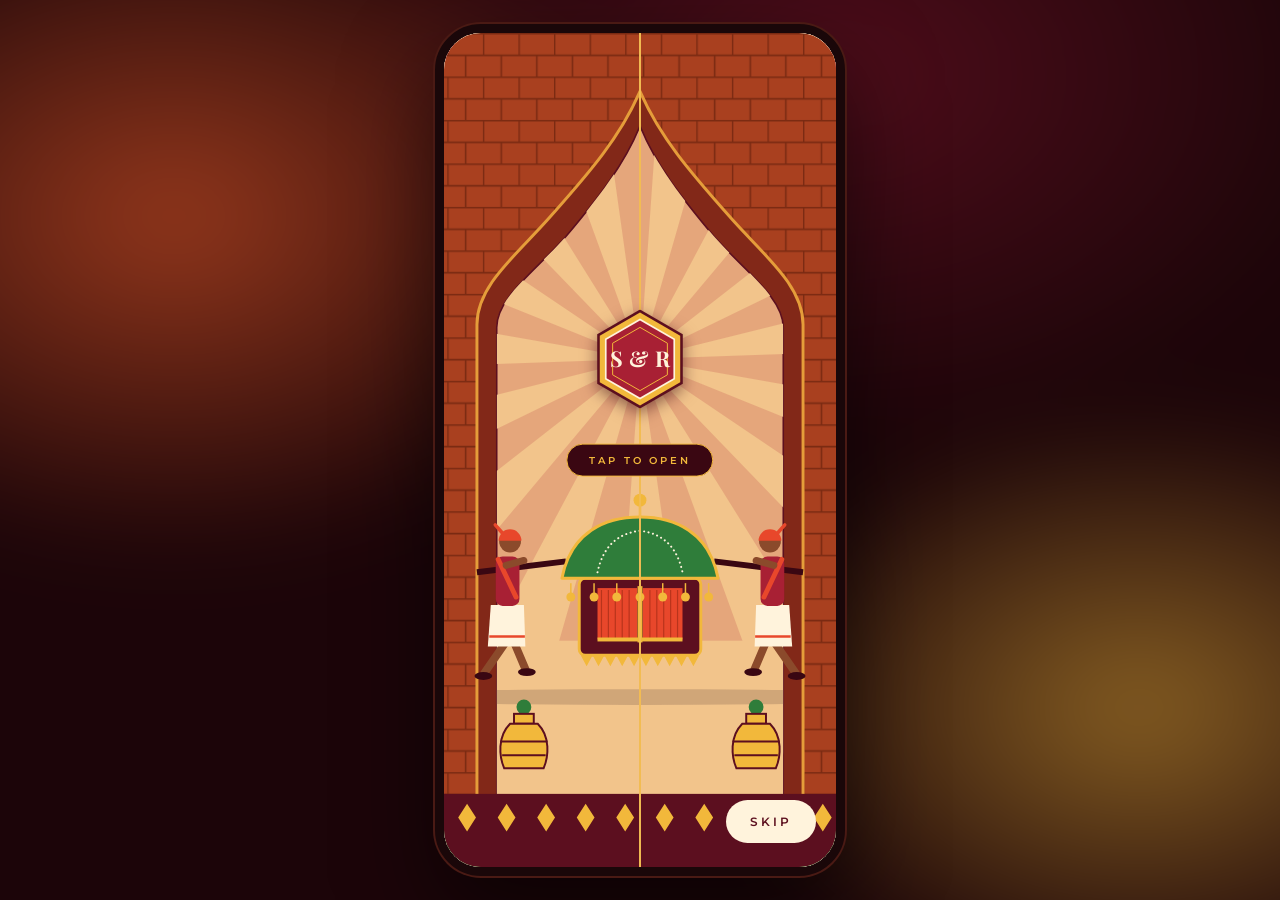
==== v2/index.html @ 1d7e9a55 "Add v2: Bangalee terracotta temple cover with book-style opening" ====
<!doctype html>
<html lang="en">
<head>
<meta charset="utf-8">
<meta name="viewport" content="width=device-width, initial-scale=1, viewport-fit=cover">
<meta name="robots" content="noindex">
<title>Shahriar &amp; Riya — Wedding Invitation</title>
<meta name="description" content="Friday, 25 December 2026 · 6:30 PM · Meraz Convention Hall, Mirpur-12, Dhaka">
<meta name="theme-color" content="#5C0F1F">
<meta property="og:type" content="website">
<meta property="og:title" content="Shahriar &amp; Riya — Wedding Invitation">
<meta property="og:description" content="Friday, 25 December 2026 · 6:30 PM · Meraz Convention Hall, Mirpur-12, Dhaka">
<meta property="og:url" content="https://shahriar-riya-wedding.vercel.app/v2/">
<meta property="og:image" content="https://shahriar-riya-wedding.vercel.app/og-image.jpg">
<meta name="twitter:card" content="summary_large_image">
<link rel="icon" href="/assets/favicon.svg" type="image/svg+xml">
<link rel="preconnect" href="https://fonts.googleapis.com">
<link rel="preconnect" href="https://fonts.gstatic.com" crossorigin>
<link rel="stylesheet" href="https://fonts.googleapis.com/css2?family=Cormorant+Garamond:ital,wght@0,400;0,500;0,600;0,700;1,400;1,500;1,600&family=Great+Vibes&family=Montserrat:wght@400;500;600&display=swap">
<link rel="stylesheet" href="https://fonts.googleapis.com/css2?family=Amiri:wght@400;700&display=swap&text=%D8%A8%D9%90%D8%B3%D9%92%D9%85%D9%90%20%D8%A7%D9%84%D9%84%D9%8E%D9%91%D9%87%D9%90%20%D8%A7%D9%84%D8%B1%D9%8E%D9%91%D8%AD%D9%92%D9%85%D9%8E%D9%B0%D9%86%D9%90%20%D8%A7%D9%84%D8%B1%D9%8E%D9%91%D8%AD%D9%90%D9%8A%D9%85%D9%90">
<link rel="stylesheet" href="https://fonts.googleapis.com/css2?family=Playfair+Display:wght@700&display=swap&text=S%20%26%20R">
<link rel="stylesheet" href="/css/styles.css">
<link rel="stylesheet" href="/v2/css/v2.css">
</head>
<body>

<svg width="0" height="0" style="position:absolute" aria-hidden="true">
  <symbol id="i-pin" viewBox="0 0 24 24"><path d="M12 21s-7-6.2-7-11.2A7 7 0 0 1 19 9.8C19 14.8 12 21 12 21Z" fill="none" stroke="currentColor" stroke-width="1.5" stroke-linejoin="round"/><circle cx="12" cy="9.8" r="2.4" fill="none" stroke="currentColor" stroke-width="1.5"/></symbol>
  <symbol id="i-cal" viewBox="0 0 24 24"><rect x="4" y="5.5" width="16" height="14.5" rx="2" fill="none" stroke="currentColor" stroke-width="1.5"/><path d="M4 10h16M8.5 3.5v4M15.5 3.5v4" fill="none" stroke="currentColor" stroke-width="1.5" stroke-linecap="round"/></symbol>
  <symbol id="i-phone" viewBox="0 0 24 24"><path d="M6.6 4h3l1.4 4-2 1.3a11 11 0 0 0 5.7 5.7l1.3-2 4 1.4v3a2 2 0 0 1-2.2 2A16 16 0 0 1 4.6 6.2 2 2 0 0 1 6.6 4Z" fill="none" stroke="currentColor" stroke-width="1.5" stroke-linejoin="round"/></symbol>
  <symbol id="i-wa" viewBox="0 0 24 24"><path d="M12 3.5a8.5 8.5 0 0 0-7.3 12.8L3.5 20.5l4.3-1.1A8.5 8.5 0 1 0 12 3.5Z" fill="none" stroke="currentColor" stroke-width="1.5" stroke-linejoin="round"/><path d="M9 8.5c.2 3 2.6 5.8 6 6.5l1.2-1.3-2-1-1 .8a4.6 4.6 0 0 1-2-2l.8-1-1-2L9 8.5Z" fill="currentColor"/></symbol>
  <symbol id="i-close" viewBox="0 0 24 24"><path d="M6 6l12 12M18 6 6 18" fill="none" stroke="currentColor" stroke-width="1.6" stroke-linecap="round"/></symbol>
  <symbol id="i-card" viewBox="0 0 24 24"><rect x="3.5" y="6" width="17" height="12" rx="1.5" fill="none" stroke="currentColor" stroke-width="1.5"/><path d="M7 10h6M7 13.5h10" fill="none" stroke="currentColor" stroke-width="1.5" stroke-linecap="round"/></symbol>
  <symbol id="i-down" viewBox="0 0 24 24"><path d="M12 4v11m0 0-4-4m4 4 4-4M5 20h14" fill="none" stroke="currentColor" stroke-width="1.6" stroke-linecap="round" stroke-linejoin="round"/></symbol>
  <symbol id="i-google" viewBox="0 0 24 24"><rect x="4" y="4" width="16" height="16" rx="2.5" fill="none" stroke="currentColor" stroke-width="1.5"/><path d="M9 9.2c1.4-1.2 4-1 4.7.8M14.5 14.8c-1.4 1.2-4 1-4.7-.8M12.8 12H16" fill="none" stroke="currentColor" stroke-width="1.5" stroke-linecap="round"/></symbol>
</svg>

<div class="stage">
  <div class="stage-bg" aria-hidden="true"></div>

  <main class="device" id="device">

    <div class="scroller" id="scroller">

      <section class="hero2" id="hero">
        <div class="hero2-art" data-hero-art aria-hidden="true"></div>

        <div class="h2-item" style="top:13.261%"><p class="bismillah2" lang="ar" dir="rtl" data-reveal style="--i:0">بِسْمِ اللَّهِ الرَّحْمَٰنِ الرَّحِيمِ</p></div>
        <div class="h2-item" style="top:20.652%"><p class="invoc2" data-reveal style="--i:1">&ldquo;In the name of Almighty Allah,<br>the most Beneficent &amp; the most Merciful&rdquo;</p></div>
        <div class="h2-item" style="top:27.826%"><p class="request2" data-reveal style="--i:2">We cordially request the pleasure of<br>your gracious presence &amp; blessings<br>at the Wedding Ceremony of</p></div>

        <h1 class="h2-names" id="heroTitle" tabindex="-1" aria-label="Shahriar and Riya" style="top:32.609%">
          <span class="name2" data-reveal style="--i:3">Shahriar</span>
          <span class="amp2" data-reveal style="--i:4">&amp;</span>
          <span class="name2" data-reveal style="--i:5">Riya</span>
        </h1>

        <div class="h2-item" style="top:58.152%"><p class="date2" data-reveal style="--i:6">Friday, December 25, 2026</p></div>
        <div class="h2-item" style="top:61.957%"><p class="time2" data-reveal style="--i:7">6:30 PM &middot; Dhaka</p></div>
      </section>

      <section class="count sec" id="countdown" aria-label="Countdown to the wedding">
        <p class="eyebrow" data-reveal>Counting the Days</p>
        <div class="units" data-reveal style="--i:1">
          <div class="unit"><span class="num" data-u="days">0</span><span class="lbl">Days</span></div>
          <div class="unit"><span class="num" data-u="hours">0</span><span class="lbl">Hours</span></div>
          <div class="unit"><span class="num" data-u="minutes">0</span><span class="lbl">Minutes</span></div>
          <div class="unit"><span class="num" data-u="seconds">0</span><span class="lbl">Seconds</span></div>
        </div>
        <p class="count-done" hidden>The day has come</p>
      </section>

      <div class="divider"><i></i></div>

      <section class="sec families" id="families">
        <div class="crest" data-crest data-reveal></div>
        <div class="family" data-reveal style="--i:1">
          <h2 class="fname">M Shahriar Bin Malek</h2>
          <p class="fline"><span>Only Son of Mohammad Abdul Malek</span> <span>&amp; Kohinur Begum</span></p>
        </div>
        <p class="with" data-reveal style="--i:2">With</p>
        <div class="family" data-reveal style="--i:3">
          <h2 class="fname">Sadia Afrin Riya</h2>
          <p class="fline"><span>Only Daughter of G M Belal Hossain</span> <span>&amp; Rokeya Sultana</span></p>
        </div>
      </section>

      <div class="divider divider--lg"><i></i></div>

      <section class="sec where" id="where">
        <p class="eyebrow" data-reveal>When &amp; Where</p>

        <div class="dateblock" data-reveal style="--i:1">
          <span class="db-month">December</span>
          <div class="db-row">
            <span class="db-day">Friday</span>
            <span class="db-rule"></span>
            <span class="db-num">25</span>
            <span class="db-rule"></span>
            <span class="db-time">6:30 PM</span>
          </div>
          <span class="db-year">2026</span>
        </div>

        <p class="venue-label" data-reveal style="--i:2">Venue</p>
        <h2 class="venue" data-reveal style="--i:3">Meraz Convention Hall</h2>
        <p class="address" data-reveal style="--i:4">Safura Trade City (Lift-10), Sujat Nogor, 142<br>Sena Nibas Road, Mirpur-12, Dhaka-1216</p>

        <div class="btn-row" data-reveal style="--i:5">
          <a class="btn btn--solid" target="_blank" rel="noopener noreferrer"
             href="https://www.google.com/maps/search/?api=1&query=Meraz+Convention+Hall+Sena+Nibas+Road+Mirpur-12+Dhaka-1216">
            <svg><use href="#i-pin"/></svg>View on Google Maps</a>
          <button class="btn" type="button" data-open="calDialog"><svg><use href="#i-cal"/></svg>Add to Calendar</button>
        </div>
      </section>

      <div class="divider"><i></i></div>

      <section class="sec gift" id="gift">
        <p class="eyebrow" data-reveal>A Thoughtful Gesture</p>
        <h2 class="gift-title" data-reveal style="--i:1">Gifts &amp; Dua</h2>
        <p class="gift-text" data-reveal style="--i:2">&ldquo;Your presence and sincere prayers (Dua) are the most precious gifts we could ask for as we begin our new journey together.&rdquo;</p>
      </section>

      <div class="divider"><i></i></div>

      <section class="sec contact-sec" id="contact">
        <p class="eyebrow" data-reveal>Contact</p>

        <div class="contacts" data-reveal style="--i:1">
          <div class="contact">
            <span class="c-role">Bride&rsquo;s Father</span>
            <span class="c-num">01713663450</span>
            <span class="c-btns">
              <a class="chip" href="tel:+8801713663450" aria-label="Call the bride&rsquo;s father, 01713663450"><svg><use href="#i-phone"/></svg>Call</a>
              <a class="chip" href="https://wa.me/8801713663450" target="_blank" rel="noopener noreferrer" aria-label="WhatsApp the bride&rsquo;s father, 01713663450"><svg><use href="#i-wa"/></svg>WhatsApp</a>
            </span>
          </div>
          <div class="contact">
            <span class="c-role">Groom&rsquo;s Mother</span>
            <span class="c-num">01760925985</span>
            <span class="c-btns">
              <a class="chip" href="tel:+8801760925985" aria-label="Call the groom&rsquo;s mother, 01760925985"><svg><use href="#i-phone"/></svg>Call</a>
              <a class="chip" href="https://wa.me/8801760925985" target="_blank" rel="noopener noreferrer" aria-label="WhatsApp the groom&rsquo;s mother, 01760925985"><svg><use href="#i-wa"/></svg>WhatsApp</a>
            </span>
          </div>
        </div>
      </section>

      <div class="divider"><i></i></div>

      <section class="sec viewer" id="viewer">
        <p class="eyebrow" data-reveal>Traditional Invitation</p>
        <button class="thumb" type="button" data-open-card aria-label="Open the formal wedding card" data-reveal style="--i:1">
          <img src="/assets/wedding-card.jpg" alt="The printed wedding invitation card" loading="lazy" width="1379" height="999">
        </button>
        <button class="btn" type="button" data-open-card data-reveal style="--i:2"><svg><use href="#i-card"/></svg>View Formal Wedding Card</button>
      </section>

      <footer class="foot">
        <span class="foot-rule"></span>
        <p class="foot-credit">Crafted by <a href="https://www.timario.dev" target="_blank" rel="noopener noreferrer">Timario</a></p>
      </footer>
    </div>

    <div class="dock dock--l" data-dock="L" aria-hidden="true"></div>
    <div class="dock dock--r" data-dock="R" aria-hidden="true"></div>

    <button class="music" id="music" type="button" hidden aria-label="Mute music" aria-pressed="false">
      <span class="bars" aria-hidden="true"><i></i><i></i><i></i><i></i></span>
      <svg class="mute-ico" viewBox="0 0 24 24" aria-hidden="true"><path d="M4 9.5h3.5L12 6v12l-4.5-3.5H4Z" fill="currentColor"/><path d="m16 9 5 6m0-6-5 6" stroke="currentColor" stroke-width="1.6" stroke-linecap="round" fill="none"/></svg>
    </button>
    <audio id="bgm" src="/assets/audio/bgm.mp3" loop preload="auto" playsinline></audio>

    <!-- ============ GATE ============ -->
    <div class="gate2" id="gate">
      <div class="seam-glow"></div>
      <div class="door2 door2--l"><div class="face2 front" data-cover="L"><div class="shade2"></div></div><div class="face2 back"></div></div>
      <div class="door2 door2--r"><div class="face2 front" data-cover="R"><div class="shade2"></div></div><div class="face2 back"></div></div>
      <button class="seal2" type="button" aria-label="Open the invitation" data-seal></button>
      <p class="tap2">Tap to Open</p>
      <button class="skip2" type="button">Skip</button>
    </div>
  </main>
</div>

<!-- ============ DIALOGS ============ -->
<dialog class="sheet" id="calDialog" aria-labelledby="calTitle">
  <button class="x" type="button" data-close aria-label="Close"><svg><use href="#i-close"/></svg></button>
  <p class="eyebrow">Save the Date</p>
  <h2 id="calTitle">Add to Calendar</h2>
  <p class="sheet-sub">Friday, 25 December 2026 &middot; 6:30 PM</p>
  <a class="btn btn--solid btn--wide" href="/wedding.ics"><svg><use href="#i-down"/></svg>Apple / Outlook (.ics)</a>
  <a class="btn btn--wide" id="gcalLink" target="_blank" rel="noopener noreferrer" href="https://calendar.google.com/calendar/render?action=TEMPLATE"><svg><use href="#i-google"/></svg>Google Calendar</a>
</dialog>

<dialog class="lightbox" id="cardDialog" aria-label="Formal wedding card">
  <div class="lb-stage" id="lbStage">
    <img id="lbImg" src="/assets/wedding-card.jpg" alt="The printed wedding invitation card" draggable="false">
  </div>
  <button class="x x--lb" type="button" data-close aria-label="Close"><svg><use href="#i-close"/></svg></button>
  <p class="lb-hint">Pinch or double-tap to zoom &middot; rotate your phone for a larger view</p>
  <a class="lb-dl" href="/assets/wedding-card.jpg" download="Shahriar-Riya-Wedding-Card.jpg"><svg><use href="#i-down"/></svg>Download</a>
</dialog>

<script type="module" src="/v2/js/main2.js"></script>
</body>
</html>
---- css/styles.css ----
:root {
  --ivory: #FBF7EE; --ivory-hi: #FFFDF9; --ivory-lo: #F5EFEB;
  --crimson: #A82034; --burgundy: #7A1223;
  --gold: #C5A059; --gold-hi: #D4AF37;
  --ink: #2C2523; --muted: #6B5F5B;
  --serif: 'Cormorant Garamond', Georgia, serif;
  --script: 'Great Vibes', cursive;
  --sans: 'Montserrat', system-ui, sans-serif;
  --arabic: 'Amiri', 'Geeza Pro', 'Noto Naskh Arabic', serif;
  --ease: cubic-bezier(.2, .7, .2, 1);
}
* { box-sizing: border-box; margin: 0; padding: 0; }
html, body { height: 100%; }
body { font-variant-numeric: lining-nums; background: #2a0d12; color: var(--ink); font-family: var(--sans); -webkit-font-smoothing: antialiased; -webkit-tap-highlight-color: transparent; }
button { font: inherit; color: inherit; background: none; border: 0; cursor: pointer; }
a { color: inherit; }
svg { display: block; }

/* ---------- stage / device ---------- */
.stage { position: fixed; inset: 0; display: grid; place-items: center; overflow: hidden; }
.stage-bg { position: absolute; inset: -15%; background:
  radial-gradient(40% 40% at 25% 30%, rgba(168,32,52,.75), transparent 70%),
  radial-gradient(35% 35% at 78% 70%, rgba(197,160,89,.45), transparent 70%),
  radial-gradient(45% 45% at 60% 20%, rgba(122,18,35,.7), transparent 70%), #1d0a0e;
  filter: blur(40px); animation: drift 24s ease-in-out infinite alternate; }
@keyframes drift { to { transform: translate3d(3%, -2%, 0) scale(1.08); } }

.device { position: relative; width: 100%; height: 100dvh; overflow: hidden; background: var(--ivory); isolation: isolate; transform: translateZ(0); }
@media (min-width: 600px) {
  .device { width: 410px; height: min(880px, calc(100dvh - 48px)); border-radius: 46px;
    border: 9px solid #17100f; box-shadow: 0 0 0 2px #3a2a2c, 0 40px 90px rgba(0,0,0,.55); }
}

.scroller { position: absolute; inset: 0; overflow-y: auto; overflow-x: hidden; overscroll-behavior: contain; scroll-behavior: smooth; -webkit-overflow-scrolling: touch; }
.scroller::-webkit-scrollbar { display: none; }

/* ---------- gate ---------- */
.gate { position: absolute; inset: 0; z-index: 20; perspective: 1400px; cursor: pointer; }
.door { position: absolute; top: 0; bottom: 0; width: 50%; transform-style: preserve-3d; }
.door--l { left: 0; transform-origin: left center; }
.door--r { right: 0; transform-origin: right center; }
.face { position: absolute; inset: 0; backface-visibility: hidden; -webkit-backface-visibility: hidden; overflow: hidden; }
.face.front { background:
  url("data:image/svg+xml,%3Csvg xmlns='http://www.w3.org/2000/svg' width='160' height='160'%3E%3Cfilter id='n'%3E%3CfeTurbulence type='fractalNoise' baseFrequency='.8' numOctaves='2'/%3E%3CfeColorMatrix values='0 0 0 0 .6 0 0 0 0 .5 0 0 0 0 .4 0 0 0 .09 0'/%3E%3C/filter%3E%3Crect width='160' height='160' filter='url(%23n)'/%3E%3C/svg%3E"),
  linear-gradient(180deg, var(--ivory-hi), var(--ivory)); }
.face.back { transform: rotateY(180deg); background: linear-gradient(180deg, var(--ivory), var(--ivory-lo)); }
.face.front svg { position: absolute; inset: 0; width: 100%; height: 100%; filter: drop-shadow(0 1px 0 rgba(255,255,255,.9)) drop-shadow(0 -1px 0 rgba(120,80,60,.18)); }
.door--r .face.front svg { transform: scaleX(-1); }
.shade { position: absolute; inset: 0; opacity: 0; z-index: 2; }
.door--l .shade { background: linear-gradient(to right, rgba(40,20,20,.7), rgba(40,20,20,0) 80%); }
.door--r .shade { background: linear-gradient(to left, rgba(40,20,20,.7), rgba(40,20,20,0) 80%); }
.door--l .face.front::after, .door--r .face.front::after { content: ""; position: absolute; top: 0; bottom: 0; width: 1px; background: rgba(168,125,60,.5); z-index: 3; }
.door--l .face.front::after { right: 0; } .door--r .face.front::after { left: 0; }

.ribbon { position: absolute; left: 0; top: 50%; width: 100%; transform: translateY(-27.3%); pointer-events: none; overflow: visible; filter: drop-shadow(0 6px 8px rgba(80,10,20,.3)); }
.rb { transform-box: fill-box; transform-origin: center; }
.rb-loop-l { transform-origin: right center; } .rb-loop-r { transform-origin: left center; }
.rb-tail-l, .rb-tail-r { transform-origin: 50% 0; }
.gate:not(.opening) .rb-knot { animation: breathe 3s ease-in-out infinite; }

.seal { position: absolute; left: 50%; top: 50%; width: 84px; height: 84px; transform: translate(-50%, -50%); filter: drop-shadow(0 4px 10px rgba(80,10,20,.45)); }
.seal:focus-visible, .skip:focus-visible { outline: 2px solid var(--gold-hi); outline-offset: 4px; border-radius: 12px; }
.gate:not(.opening) .seal { animation: sealPulse 3s ease-in-out infinite; }
@keyframes sealPulse { 0%,100% { transform: translate(-50%,-50%) scale(1); } 50% { transform: translate(-50%,-50%) scale(1.045); filter: drop-shadow(0 4px 16px rgba(212,175,55,.65)); } }
@keyframes breathe { 0%,100% { transform: scale(1); } 50% { transform: scale(1.03); } }
.hint { position: absolute; left: 50%; top: calc(50% + 172px); transform: translateX(-50%); width: max-content; padding: 7px 16px; border-radius: 999px; background: rgba(255,253,249,.92); border: 1px solid rgba(197,160,89,.5); font-size: 10.5px; letter-spacing: .32em; text-transform: uppercase; color: var(--burgundy); }
.gate:not(.opening) .hint { animation: hintPulse 2.6s ease-in-out infinite; }
@keyframes hintPulse { 0%,100% { opacity: .55; } 50% { opacity: 1; } }
.skip { position: absolute; right: 16px; bottom: calc(18px + env(safe-area-inset-bottom)); padding: 7px 14px; font-size: 11px; letter-spacing: .12em; color: var(--burgundy); background: rgba(255,253,249,.85); border: 1px solid rgba(197,160,89,.6); border-radius: 999px; backdrop-filter: blur(4px); }

/* ---------- hero ---------- */
.hero { position: relative; padding: 54px 58px 44px; display: flex; flex-direction: column; align-items: center; text-align: center;
  background: radial-gradient(ellipse at 50% 28%, var(--ivory-hi), var(--ivory) 72%); }
.hero::before, .hero::after { content: ""; position: absolute; border: 1px solid var(--gold); pointer-events: none; }
.hero::before { inset: 10px; border-radius: 6px; }
.hero::after { inset: 15px; border-radius: 4px; opacity: .55; }
.margin { position: absolute; top: 0; bottom: 0; width: 48px; pointer-events: none; overflow: hidden; }
.margin svg { width: 100%; height: auto; }
.margin--l { left: 14px; } .margin--r { right: 14px; transform: scaleX(-1); }
.hero-inner { position: relative; z-index: 1; display: flex; flex-direction: column; align-items: center; width: 100%; }

.bismillah-wrap { display: flex; align-items: center; gap: 10px; width: 100%; justify-content: center; }
.bismillah { font-family: var(--arabic); font-weight: 700; font-size: 29px; line-height: 1.6; color: var(--crimson); white-space: nowrap; text-shadow: 0 1px 0 rgba(197,160,89,.35); }
.rule { flex: 1; height: 1px; background: linear-gradient(to right, transparent, var(--gold)); min-width: 6px; }
.rule:last-child { background: linear-gradient(to left, transparent, var(--gold)); }
.invoc { margin-top: 10px; font-family: var(--serif); font-style: italic; font-size: 15px; line-height: 1.45; color: var(--crimson); }
.request { margin-top: 14px; font-family: var(--serif); font-size: 16px; line-height: 1.5; color: var(--ink); }

.cartouche { margin-top: 24px; width: min(100%, 258px); aspect-ratio: .74; border-radius: 50%; border: 1.5px solid var(--gold);
  box-shadow: 0 0 0 6px var(--ivory), 0 0 0 7.5px rgba(197,160,89,.7); display: flex; flex-direction: column; align-items: center; justify-content: center; padding: 0 14px;
  background: radial-gradient(ellipse at 50% 35%, #fff, var(--ivory-hi)); }
.cartouche h1 { display: flex; flex-direction: column; align-items: center; outline: none; font-weight: 400; }
.name { font-family: var(--script); font-size: 56px; line-height: 1.1; color: var(--crimson); }
.amp { font-family: var(--serif); font-style: italic; font-size: 30px; line-height: 1; color: var(--gold); margin: 2px 0 0; }
.c-rule { width: 60px; height: 1px; margin: 16px 0 12px; background: linear-gradient(to right, transparent, var(--gold), transparent); }
.when { font-family: var(--serif); font-size: 15px; font-weight: 600; letter-spacing: .14em; text-transform: uppercase; color: var(--burgundy); }
.when--sub { margin-top: 4px; font-size: 13px; font-weight: 500; letter-spacing: .22em; }

/* ---------- reveal ---------- */
[data-reveal] { --step: 120ms; opacity: 0; transform: translateY(14px); filter: blur(6px);
  transition: opacity .9s var(--ease), transform .9s var(--ease), filter .9s var(--ease), clip-path 1.2s var(--ease);
  transition-delay: calc(var(--i, 0) * var(--step)); }
.hero [data-reveal] { --step: 450ms; }
.bismillah-wrap[data-reveal] { clip-path: inset(0 0 0 100%); }
.device.is-revealed .hero [data-reveal], [data-reveal].in { opacity: 1; transform: none; filter: none; }
.device.is-revealed .hero .bismillah-wrap[data-reveal], .bismillah-wrap[data-reveal].in { clip-path: inset(0); }

/* ---------- sections ---------- */
.sec { position: relative; padding: 48px 28px; text-align: center; }
.eyebrow { font-size: 10.5px; font-weight: 500; letter-spacing: .34em; text-transform: uppercase; color: var(--crimson); }
.divider { display: flex; align-items: center; justify-content: center; padding: 0 40px; gap: 14px; }
.divider::before, .divider::after { content: ""; flex: 1; height: 1px; background: linear-gradient(to right, transparent, var(--gold)); }
.divider::after { background: linear-gradient(to left, transparent, var(--gold)); }
.divider i { width: 8px; height: 8px; background: var(--gold); transform: rotate(45deg); box-shadow: -14px 0 0 -3px var(--gold), 14px 0 0 -3px var(--gold); }
.divider--lg i { width: 11px; height: 11px; }

.count { padding-top: 40px; }
.units { display: flex; justify-content: center; gap: 4px; margin-top: 22px; }
.unit { flex: 1; max-width: 84px; display: flex; flex-direction: column; align-items: center; gap: 6px; }
.num { font-family: var(--serif); font-weight: 500; font-size: 42px; line-height: 1; color: var(--crimson); font-variant-numeric: lining-nums tabular-nums; display: inline-block; }
.num.tick { animation: tick .45s var(--ease); }
@keyframes tick { from { transform: translateY(35%); opacity: 0; } to { transform: none; opacity: 1; } }
.lbl { font-size: 9px; letter-spacing: .26em; text-transform: uppercase; color: var(--muted); }
.count-done { font-family: var(--script); font-size: 34px; color: var(--crimson); margin-top: 16px; }

.families { padding-top: 40px; }
.crest { width: 170px; margin: 0 auto 26px; }
.family + .with, .with + .family { margin-top: 0; }
.fname { font-family: var(--script); font-weight: 400; font-size: 34px; line-height: 1.25; color: var(--crimson); text-wrap: balance; }
.fline { margin: 4px auto 0; font-family: var(--serif); font-style: italic; font-size: 16.5px; color: var(--ink); line-height: 1.45; }
.fline span { white-space: nowrap; display: inline-block; }
.with { font-family: var(--script); font-size: 26px; color: var(--gold); margin: 22px 0 14px; }

.dateblock { margin: 28px auto 0; display: flex; flex-direction: column; align-items: center; font-family: var(--serif); font-weight: 700; color: var(--crimson); }
.db-month { font-size: 20px; letter-spacing: .08em; }
.db-row { display: flex; align-items: center; gap: 14px; margin: 4px 0; }
.db-day, .db-time { font-size: 18px; }
.db-num { font-size: 60px; line-height: 1; }
.db-rule { width: 1.5px; height: 56px; background: var(--crimson); }
.db-year { font-size: 18px; letter-spacing: .08em; }
.venue-label { margin-top: 34px; font-family: var(--serif); font-weight: 700; font-size: 18px; color: var(--crimson); }
.venue { margin-top: 2px; font-family: var(--script); font-weight: 400; font-size: 38px; line-height: 1.2; color: var(--crimson); text-wrap: balance; }
.address { margin-top: 12px; font-family: var(--serif); font-weight: 700; font-size: 16.5px; line-height: 1.5; color: var(--crimson); }

.btn-row { display: flex; flex-direction: column; align-items: center; gap: 12px; margin-top: 28px; }
.btn { display: inline-flex; align-items: center; justify-content: center; gap: 9px; min-height: 46px; padding: 0 24px; border: 1px solid var(--crimson); border-radius: 999px; color: var(--crimson); background: transparent;
  font-size: 11px; font-weight: 500; letter-spacing: .16em; text-transform: uppercase; text-decoration: none; transition: background .25s, color .25s, transform .2s; }
.btn svg { width: 18px; height: 18px; flex: none; }
.btn--solid { background: var(--crimson); color: var(--ivory-hi); }
.btn:active { transform: scale(.98); }
@media (hover: hover) { .btn:hover { background: var(--burgundy); color: var(--ivory-hi); border-color: var(--burgundy); } }
.btn--wide { width: 100%; }
.btn:focus-visible, .chip:focus-visible, .thumb:focus-visible, .music:focus-visible { outline: 2px solid var(--crimson); outline-offset: 3px; }

.gift-title { margin-top: 12px; font-family: var(--script); font-weight: 400; font-size: 44px; color: var(--crimson); }
.gift-text { margin: 14px auto 0; max-width: 300px; font-family: var(--serif); font-style: italic; font-size: 18.5px; line-height: 1.55; }

.contacts { margin-top: 22px; display: flex; flex-direction: column; gap: 14px; }
.contact { display: flex; flex-direction: column; align-items: center; gap: 10px; padding: 16px; border: 1px solid rgba(197,160,89,.6); border-radius: 14px; background: var(--ivory-hi); }
.c-role { font-size: 10px; font-weight: 500; letter-spacing: .26em; text-transform: uppercase; color: var(--crimson); }
.c-num { font-family: var(--serif); font-size: 24px; font-weight: 600; letter-spacing: .08em; color: var(--ink); }
.c-btns { display: flex; gap: 10px; }
.chip { display: inline-flex; align-items: center; gap: 7px; min-height: 40px; padding: 0 16px; border: 1px solid var(--crimson); border-radius: 999px; font-size: 10.5px; font-weight: 500; letter-spacing: .12em; text-transform: uppercase; color: var(--crimson); text-decoration: none; }
.chip svg { width: 17px; height: 17px; }


.thumb { display: block; margin: 24px auto 26px; width: min(100%, 300px); padding: 8px; background: #fff; border: 1px solid rgba(197,160,89,.6); box-shadow: 0 14px 30px rgba(80,30,30,.18); transform: rotate(-1.5deg); transition: transform .4s var(--ease); }
.thumb img { width: 100%; height: auto; display: block; }
.viewer .thumb[data-reveal].in { transform: rotate(-1.5deg); }
@media (hover: hover) { .thumb:hover { transform: rotate(0) scale(1.02) !important; } }

.foot { padding: 12px 28px 96px; text-align: center; }
.foot-rule { display: block; width: 56px; height: 1px; margin: 0 auto 18px; background: var(--gold); }
.foot-credit { font-size: 10.5px; letter-spacing: .26em; text-transform: uppercase; color: var(--muted); }
.foot-credit a { color: var(--crimson); font-weight: 600; text-decoration: none; padding-bottom: 2px; border-bottom: 1px solid rgba(168,32,52,.4); transition: color .25s, border-color .25s; }
.foot-credit a:hover, .foot-credit a:focus-visible { color: var(--burgundy); border-bottom-color: var(--gold-hi); outline: none; }

/* ---------- music button ---------- */
.music { position: absolute; right: 16px; bottom: calc(18px + env(safe-area-inset-bottom)); z-index: 10; width: 48px; height: 48px; border-radius: 50%; display: grid; place-items: center; color: var(--crimson);
  background: rgba(255,253,249,.92); border: 1px solid var(--gold); box-shadow: 0 6px 18px rgba(80,20,30,.25); backdrop-filter: blur(6px); }
.music[hidden] { display: none; }
.bars { display: flex; align-items: flex-end; gap: 3px; height: 18px; }
.bars i { width: 3px; height: 100%; background: currentColor; border-radius: 2px; transform-origin: bottom; animation: eq 1s ease-in-out infinite; }
.bars i:nth-child(2) { animation-delay: -.3s; } .bars i:nth-child(3) { animation-delay: -.6s; } .bars i:nth-child(4) { animation-delay: -.15s; }
@keyframes eq { 0%,100% { transform: scaleY(.25); } 50% { transform: scaleY(1); } }
.mute-ico { display: none; width: 22px; height: 22px; }
.music.is-muted .bars { display: none; } .music.is-muted .mute-ico { display: block; }
.music.is-blocked { animation: sealPulse 1.6s ease-in-out infinite; }

/* ---------- dialogs ---------- */
dialog { border: 0; padding: 0; color: var(--ink); }
dialog::backdrop { background: rgba(30,8,12,.6); backdrop-filter: blur(6px); }
.sheet { width: min(92vw, 400px); margin: auto; padding: 36px 24px 26px; text-align: center; background: var(--ivory-hi); border: 1px solid var(--gold); border-radius: 22px; box-shadow: 0 30px 80px rgba(0,0,0,.45); }
.sheet[open] { animation: pop .4s var(--ease); display: flex; flex-direction: column; gap: 14px; align-items: stretch; }
.sheet h2 { font-family: var(--serif); font-weight: 600; font-size: 28px; color: var(--crimson); }
.sheet-sub { font-family: var(--serif); font-style: italic; font-size: 17px; color: var(--muted); }
.x { position: absolute; top: 10px; right: 10px; width: 40px; height: 40px; display: grid; place-items: center; color: var(--muted); }
.x svg { width: 22px; height: 22px; }
@keyframes pop { from { opacity: 0; transform: translateY(14px) scale(.96); } to { opacity: 1; transform: none; } }

.lightbox { width: 100vw; height: 100dvh; max-width: none; max-height: none; background: rgba(20,6,10,.94); }
.lightbox[open] { animation: pop .45s var(--ease); }
.lb-stage { position: absolute; inset: 0; display: grid; place-items: center; overflow: hidden; touch-action: none; }
.lb-stage img { max-width: 96vw; max-height: 84dvh; width: auto; height: auto; user-select: none; -webkit-user-drag: none; transform-origin: center; will-change: transform; box-shadow: 0 20px 60px rgba(0,0,0,.5); background: #fff; }
.x--lb { color: #fff; background: rgba(255,255,255,.14); border-radius: 50%; top: max(14px, env(safe-area-inset-top)); right: 14px; z-index: 2; }
.lb-hint { position: absolute; left: 0; right: 0; bottom: max(18px, env(safe-area-inset-bottom)); text-align: center; font-size: 11px; letter-spacing: .08em; color: rgba(255,255,255,.7); pointer-events: none; padding: 0 70px; }
.lb-dl { position: absolute; top: max(14px, env(safe-area-inset-top)); left: 14px; z-index: 2; display: inline-flex; align-items: center; gap: 6px; height: 40px; padding: 0 14px; border-radius: 999px; background: rgba(255,255,255,.14); color: #fff; text-decoration: none; font-size: 11px; letter-spacing: .12em; text-transform: uppercase; }
.lb-dl svg { width: 16px; height: 16px; }

/* ---------- reduced motion ---------- */
@media (prefers-reduced-motion: reduce) {
  *, *::before, *::after { animation-duration: .01ms !important; animation-iteration-count: 1 !important; transition-duration: .01ms !important; transition-delay: 0s !important; scroll-behavior: auto !important; }
  [data-reveal] { filter: none; }
}
---- v2/css/v2.css ----
/* ===== v2 — Terracotta Temple Niche (Bangalee) ===== */
:root {
  --ivory: #FFF3DC; --ivory-hi: #FFF9EC; --ivory-lo: #FDE8BF;
  --crimson: #A82034; --burgundy: #5C0F1F; --deep: #3A0712;
  --gold: #E59D3A; --gold-hi: #F2B83B; --marigold: #F2B83B;
  --brick: #A9401F; --peach: #F2C48B; --green: #2F7D3A;
  --ink: #3A1218; --muted: #6A4A44;
}
body { background: #2a0a10; }
.stage-bg { background:
  radial-gradient(42% 42% at 22% 30%, rgba(169,64,31,.85), transparent 70%),
  radial-gradient(36% 36% at 80% 72%, rgba(242,184,59,.5), transparent 70%),
  radial-gradient(45% 45% at 62% 18%, rgba(92,15,31,.8), transparent 70%), #1c0509; }
@media (min-width: 600px) { .device { border-color: #1a0709; box-shadow: 0 0 0 2px #4a1a14, 0 40px 90px rgba(0,0,0,.55); } }

/* ---------- gate: terracotta cover that splits like a book ---------- */
.gate2 { position: absolute; inset: 0; z-index: 20; perspective: 1400px; cursor: pointer; --k: 1; }
.door2 { position: absolute; top: 0; bottom: 0; width: 50%; transform-style: preserve-3d; }
.door2--l { left: 0; transform-origin: left center; }
.door2--r { right: 0; transform-origin: right center; }
.face2 { position: absolute; inset: 0; overflow: hidden; backface-visibility: hidden; -webkit-backface-visibility: hidden; }
.face2.front { background: var(--brick); }
.face2.front svg { position: absolute; inset: 0; width: 100%; height: 100%; display: block; }
.face2.back { transform: rotateY(180deg); background: linear-gradient(180deg, var(--ivory), var(--peach)); box-shadow: inset 0 0 0 3px var(--marigold); }
.shade2 { position: absolute; inset: 0; opacity: 0; z-index: 2; }
.door2--l .shade2 { background: linear-gradient(to right, rgba(40,6,12,.75), rgba(40,6,12,0) 85%); }
.door2--r .shade2 { background: linear-gradient(to left, rgba(40,6,12,.75), rgba(40,6,12,0) 85%); }
.seam-glow { position: absolute; left: 50%; top: 0; bottom: 0; width: 34px; transform: translateX(-50%); opacity: 0; pointer-events: none;
  background: linear-gradient(to right, transparent, rgba(255,221,140,.95), transparent); }

.seal2 { position: absolute; left: 50%; top: calc(50% + (330 - 422) * var(--k) * 1px); width: calc(100 * var(--k) * 1px); transform: translate(-50%, -50%); filter: drop-shadow(0 5px 8px rgba(58,7,18,.55)); }
.seal2 svg { display: block; width: 100%; height: auto; }
.seal2:focus-visible, .skip2:focus-visible { outline: 2px solid var(--marigold); outline-offset: 4px; border-radius: 12px; }
.gate2:not(.opening) .seal2 { animation: sealPulse 3s ease-in-out infinite; }
.tap2 { position: absolute; left: 50%; top: calc(50% + 10 * var(--k) * 1px); transform: translate(-50%, -50%); white-space: nowrap;
  padding: calc(9 * var(--k) * 1px) calc(22 * var(--k) * 1px); border-radius: 999px; background: var(--deep); border: 1.5px solid var(--marigold);
  color: var(--marigold); font-family: var(--sans); font-weight: 600; font-size: calc(10.5 * var(--k) * 1px); letter-spacing: .28em; text-transform: uppercase; }
.gate2:not(.opening) .tap2 { animation: tapPulse 2.6s ease-in-out infinite; }
@keyframes tapPulse { 0%,100% { opacity: .82; } 50% { opacity: 1; } }
.skip2 { position: absolute; right: 20px; bottom: calc(24px + env(safe-area-inset-bottom)); padding: 14px 24px; border-radius: 999px; background: var(--ivory);
  color: var(--burgundy); font-family: var(--sans); font-weight: 600; font-size: 12px; letter-spacing: .25em; text-transform: uppercase; }

/* the opened cover, docked at both edges as ornamental margins */
.dock { position: absolute; top: 0; bottom: 0; width: 26px; z-index: 8; pointer-events: none; opacity: 0; transition: opacity .5s; overflow: hidden; }
.dock svg { display: block; width: 100%; height: 100%; }
.dock--l { left: 0; box-shadow: 3px 0 10px rgba(58,7,18,.4); }
.dock--r { right: 0; box-shadow: -3px 0 10px rgba(58,7,18,.4); }
.device.is-open .dock { opacity: 1; }

/* ---------- second page ---------- */
.hero2 { position: relative; width: 100%; aspect-ratio: 390 / 920; container-type: inline-size; overflow: hidden; background: var(--ivory); }
.hero2-art { position: absolute; inset: 0; }
.hero2-art svg { display: block; width: 100%; height: 100%; }
.h2-item { position: absolute; left: 0; right: 0; display: flex; justify-content: center; text-align: center; transform: translateY(-50%); }
.hero2 [data-reveal] { --step: 420ms; }
.device.is-revealed .hero2 [data-reveal] { opacity: 1; transform: none; filter: none; }
.bismillah2 { font-family: var(--arabic); font-weight: 700; font-size: 7.7cqw; line-height: 1.6; color: #3B0A14; white-space: nowrap; }
.invoc2 { font-family: var(--serif); font-style: italic; font-size: 3.75cqw; line-height: 1.45; color: var(--crimson); }
.request2 { font-family: var(--serif); font-size: 4cqw; line-height: 1.45; color: var(--ink); }
.h2-names { position: absolute; left: 0; right: 0; display: flex; flex-direction: column; align-items: center; font-weight: 400; outline: none; }
.name2 { font-family: var(--script); font-size: 17.4cqw; line-height: 1.02; color: var(--crimson); }
.amp2 { font-family: var(--script); font-size: 11cqw; line-height: .95; color: var(--brick); }
.date2 { font-family: var(--serif); font-weight: 700; font-size: 6.3cqw; color: #5A2C2E; }
.time2 { font-family: var(--sans); font-weight: 600; font-size: 3.1cqw; letter-spacing: .3em; text-transform: uppercase; color: #5A2C2E; }

/* ---------- sections: same content, Bangalee palette ---------- */
.sec { padding-left: 42px; padding-right: 42px; }
.count { background: var(--ivory); }
.where { position: relative; isolation: isolate; background: var(--ivory); }
.where::before { content: ""; position: absolute; inset: 0; z-index: -1; pointer-events: none;
  background: repeating-conic-gradient(from 0deg at 50% 30%, rgba(242,196,139,0) 0 9deg, rgba(242,196,139,.4) 9deg 18deg);
  -webkit-mask-image: radial-gradient(closest-side at 50% 30%, #000 25%, transparent 100%); mask-image: radial-gradient(closest-side at 50% 30%, #000 25%, transparent 100%); }
.contact-sec { background: var(--ivory-lo); }
.viewer { background: var(--ivory); }
.with { color: var(--brick); }
.divider i { width: 74px; height: 14px; background: url("data:image/svg+xml,%3Csvg xmlns='http://www.w3.org/2000/svg' width='74' height='14'%3E%3Cpath d='M7 0l7 7-7 7-7-7zM37 0l7 7-7 7-7-7zM67 0l7 7-7 7-7-7z' fill='%23A82034'/%3E%3Ccircle cx='7' cy='7' r='2.2' fill='%23F2B83B'/%3E%3Ccircle cx='37' cy='7' r='2.2' fill='%23F2B83B'/%3E%3Ccircle cx='67' cy='7' r='2.2' fill='%23F2B83B'/%3E%3C/svg%3E") center / contain no-repeat; transform: none; box-shadow: none; }
.divider--lg i { width: 74px; height: 14px; }
.divider::before, .divider::after { background: linear-gradient(to right, transparent, var(--gold)); height: 1.5px; }
.divider::after { background: linear-gradient(to left, transparent, var(--gold)); }
.crest { width: 150px; }
.btn { border-width: 1.5px; }
.btn--solid { box-shadow: 0 3px 0 var(--burgundy); }
.btn--solid:active { box-shadow: 0 1px 0 var(--burgundy); transform: translateY(2px); }
.contact { border: 1.5px solid var(--marigold); box-shadow: 4px 4px 0 var(--peach); background: var(--ivory-hi); }
.c-role { color: var(--brick); }
.chip { border-width: 1.5px; }
.thumb { border: 2px solid var(--marigold); box-shadow: 6px 8px 0 var(--peach), 0 14px 30px rgba(58,7,18,.18); }
.num { color: var(--crimson); }
.gift-title, .venue, .fname { color: var(--crimson); }
dialog::backdrop { background: rgba(58,7,18,.65); }
.sheet { border: 1.5px solid var(--marigold); box-shadow: 6px 8px 0 var(--peach), 0 30px 80px rgba(0,0,0,.45); }
.lightbox { background: rgba(32,5,10,.95); }
.music { border-color: var(--marigold); color: var(--crimson); }

/* footer: maroon band with marigold diamonds, like the cover's bottom band */
.foot { position: relative; margin-top: 28px; padding: 40px 28px 76px; background: var(--burgundy); }
.foot::before { content: ""; position: absolute; left: 0; right: 0; top: 12px; height: 16px;
  background: url("data:image/svg+xml,%3Csvg xmlns='http://www.w3.org/2000/svg' width='40' height='16'%3E%3Cpath d='M20 1l9 7-9 7-9-7z' fill='%23F2B83B'/%3E%3C/svg%3E") repeat-x center; }
.foot-rule { display: none; }
.foot-credit { color: var(--peach); }
.foot-credit a { color: var(--marigold); border-bottom-color: rgba(242,184,59,.55); }
.foot-credit a:hover, .foot-credit a:focus-visible { color: var(--ivory); border-bottom-color: var(--ivory); }
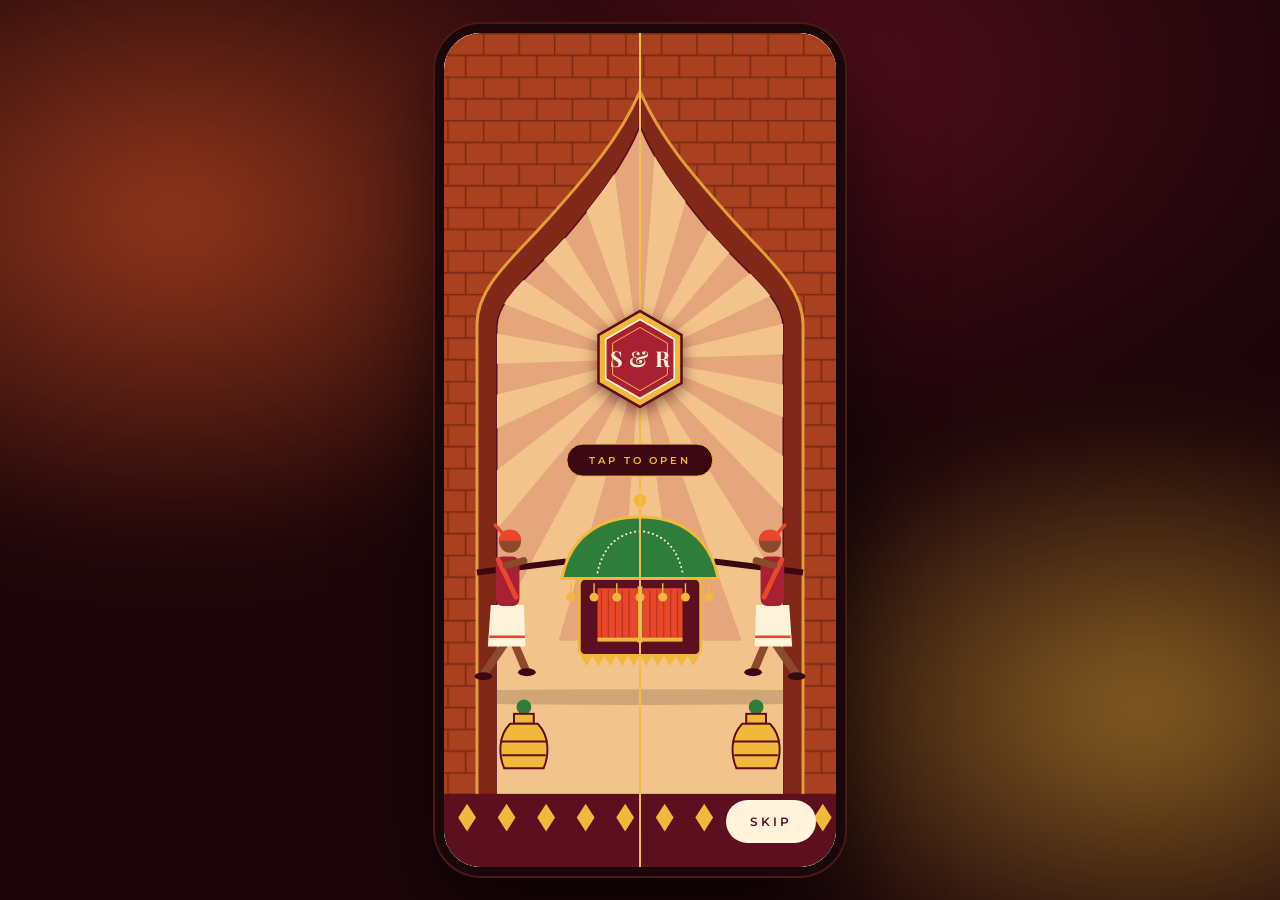
==== commit ad6a62a2: "v2: Bismillah above the arch; cover leaves fully, full-width page" ====
--- a/v2/index.html
+++ b/v2/index.html
@@ -45,18 +45,18 @@
       <section class="hero2" id="hero">
         <div class="hero2-art" data-hero-art aria-hidden="true"></div>
 
-        <div class="h2-item" style="top:13.261%"><p class="bismillah2" lang="ar" dir="rtl" data-reveal style="--i:0">بِسْمِ اللَّهِ الرَّحْمَٰنِ الرَّحِيمِ</p></div>
-        <div class="h2-item" style="top:20.652%"><p class="invoc2" data-reveal style="--i:1">&ldquo;In the name of Almighty Allah,<br>the most Beneficent &amp; the most Merciful&rdquo;</p></div>
-        <div class="h2-item" style="top:27.826%"><p class="request2" data-reveal style="--i:2">We cordially request the pleasure of<br>your gracious presence &amp; blessings<br>at the Wedding Ceremony of</p></div>
-
-        <h1 class="h2-names" id="heroTitle" tabindex="-1" aria-label="Shahriar and Riya" style="top:32.609%">
+        <div class="h2-item" style="top:8.686%"><p class="bismillah2" lang="ar" dir="rtl" data-reveal style="--i:0">بِسْمِ اللَّهِ الرَّحْمَٰنِ الرَّحِيمِ</p></div>
+        <div class="h2-item" style="top:22.458%"><p class="invoc2" data-reveal style="--i:1">&ldquo;In the name of Almighty Allah,<br>the most Beneficent &amp; the most Merciful&rdquo;</p></div>
+        <div class="h2-item" style="top:29.873%"><p class="request2" data-reveal style="--i:2">We cordially request the pleasure of<br>your gracious presence &amp; blessings<br>at the Wedding Ceremony of</p></div>
+
+        <h1 class="h2-names" id="heroTitle" tabindex="-1" aria-label="Shahriar and Riya" style="top:34.746%">
           <span class="name2" data-reveal style="--i:3">Shahriar</span>
           <span class="amp2" data-reveal style="--i:4">&amp;</span>
           <span class="name2" data-reveal style="--i:5">Riya</span>
         </h1>
 
-        <div class="h2-item" style="top:58.152%"><p class="date2" data-reveal style="--i:6">Friday, December 25, 2026</p></div>
-        <div class="h2-item" style="top:61.957%"><p class="time2" data-reveal style="--i:7">6:30 PM &middot; Dhaka</p></div>
+        <div class="h2-item" style="top:59.428%"><p class="date2" data-reveal style="--i:6">Friday, December 25, 2026</p></div>
+        <div class="h2-item" style="top:63.136%"><p class="time2" data-reveal style="--i:7">6:30 PM &middot; Dhaka</p></div>
       </section>
 
       <section class="count sec" id="countdown" aria-label="Countdown to the wedding">
@@ -163,9 +163,6 @@
       </footer>
     </div>
 
-    <div class="dock dock--l" data-dock="L" aria-hidden="true"></div>
-    <div class="dock dock--r" data-dock="R" aria-hidden="true"></div>
-
     <button class="music" id="music" type="button" hidden aria-label="Mute music" aria-pressed="false">
       <span class="bars" aria-hidden="true"><i></i><i></i><i></i><i></i></span>
       <svg class="mute-ico" viewBox="0 0 24 24" aria-hidden="true"><path d="M4 9.5h3.5L12 6v12l-4.5-3.5H4Z" fill="currentColor"/><path d="m16 9 5 6m0-6-5 6" stroke="currentColor" stroke-width="1.6" stroke-linecap="round" fill="none"/></svg>
--- a/v2/css/v2.css
+++ b/v2/css/v2.css
@@ -40,15 +40,8 @@
 .skip2 { position: absolute; right: 20px; bottom: calc(24px + env(safe-area-inset-bottom)); padding: 14px 24px; border-radius: 999px; background: var(--ivory);
   color: var(--burgundy); font-family: var(--sans); font-weight: 600; font-size: 12px; letter-spacing: .25em; text-transform: uppercase; }
 
-/* the opened cover, docked at both edges as ornamental margins */
-.dock { position: absolute; top: 0; bottom: 0; width: 26px; z-index: 8; pointer-events: none; opacity: 0; transition: opacity .5s; overflow: hidden; }
-.dock svg { display: block; width: 100%; height: 100%; }
-.dock--l { left: 0; box-shadow: 3px 0 10px rgba(58,7,18,.4); }
-.dock--r { right: 0; box-shadow: -3px 0 10px rgba(58,7,18,.4); }
-.device.is-open .dock { opacity: 1; }
-
 /* ---------- second page ---------- */
-.hero2 { position: relative; width: 100%; aspect-ratio: 390 / 920; container-type: inline-size; overflow: hidden; background: var(--ivory); }
+.hero2 { position: relative; width: 100%; aspect-ratio: 390 / 944; container-type: inline-size; overflow: hidden; background: var(--ivory); }
 .hero2-art { position: absolute; inset: 0; }
 .hero2-art svg { display: block; width: 100%; height: 100%; }
 .h2-item { position: absolute; left: 0; right: 0; display: flex; justify-content: center; text-align: center; transform: translateY(-50%); }
@@ -64,7 +57,6 @@
 .time2 { font-family: var(--sans); font-weight: 600; font-size: 3.1cqw; letter-spacing: .3em; text-transform: uppercase; color: #5A2C2E; }
 
 /* ---------- sections: same content, Bangalee palette ---------- */
-.sec { padding-left: 42px; padding-right: 42px; }
 .count { background: var(--ivory); }
 .where { position: relative; isolation: isolate; background: var(--ivory); }
 .where::before { content: ""; position: absolute; inset: 0; z-index: -1; pointer-events: none;
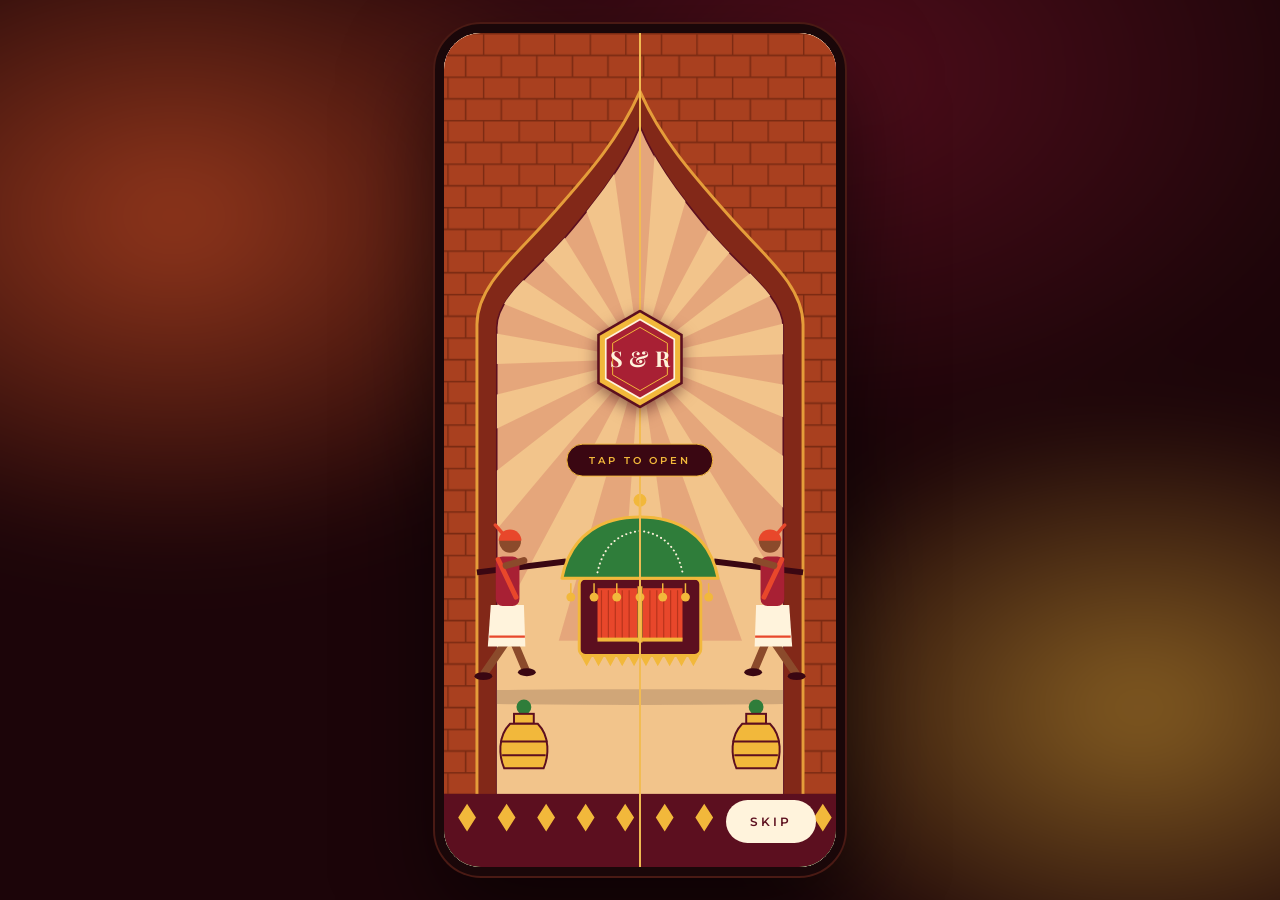
==== commit 4220734a: "Names: capital A in Afrin (Alex Brush); centre 'With' between its lines" ====
--- a/v2/index.html
+++ b/v2/index.html
@@ -16,7 +16,7 @@
 <link rel="icon" href="/assets/favicon.svg" type="image/svg+xml">
 <link rel="preconnect" href="https://fonts.googleapis.com">
 <link rel="preconnect" href="https://fonts.gstatic.com" crossorigin>
-<link rel="stylesheet" href="https://fonts.googleapis.com/css2?family=Cormorant+Garamond:ital,wght@0,400;0,500;0,600;0,700;1,400;1,500;1,600&family=Great+Vibes&family=Montserrat:wght@400;500;600&display=swap">
+<link rel="stylesheet" href="https://fonts.googleapis.com/css2?family=Cormorant+Garamond:ital,wght@0,400;0,500;0,600;0,700;1,400;1,500;1,600&family=Alex+Brush&family=Great+Vibes&family=Montserrat:wght@400;500;600&display=swap">
 <link rel="stylesheet" href="https://fonts.googleapis.com/css2?family=Amiri:wght@400;700&display=swap&text=%D8%A8%D9%90%D8%B3%D9%92%D9%85%D9%90%20%D8%A7%D9%84%D9%84%D9%8E%D9%91%D9%87%D9%90%20%D8%A7%D9%84%D8%B1%D9%8E%D9%91%D8%AD%D9%92%D9%85%D9%8E%D9%B0%D9%86%D9%90%20%D8%A7%D9%84%D8%B1%D9%8E%D9%91%D8%AD%D9%90%D9%8A%D9%85%D9%90">
 <link rel="stylesheet" href="https://fonts.googleapis.com/css2?family=Playfair+Display:wght@700&display=swap&text=S%20%26%20R">
 <link rel="stylesheet" href="/css/styles.css">
--- a/css/styles.css
+++ b/css/styles.css
@@ -125,11 +125,10 @@
 
 .families { padding-top: 40px; }
 .crest { width: 170px; margin: 0 auto 26px; }
-.family + .with, .with + .family { margin-top: 0; }
-.fname { font-family: var(--script); font-weight: 400; font-size: 34px; line-height: 1.25; color: var(--crimson); text-wrap: balance; }
+.fname { font-family: 'Alex Brush', var(--script); font-weight: 400; font-size: 35px; line-height: 1.25; color: var(--crimson); text-wrap: balance; }
 .fline { margin: 4px auto 0; font-family: var(--serif); font-style: italic; font-size: 16.5px; color: var(--ink); line-height: 1.45; }
 .fline span { white-space: nowrap; display: inline-block; }
-.with { font-family: var(--script); font-size: 26px; color: var(--gold); margin: 22px 0 14px; }
+.with { font-family: var(--script); font-size: 26px; color: var(--gold); margin: 13px 0 6px; }
 
 .dateblock { margin: 28px auto 0; display: flex; flex-direction: column; align-items: center; font-family: var(--serif); font-weight: 700; color: var(--crimson); }
 .db-month { font-size: 20px; letter-spacing: .08em; }
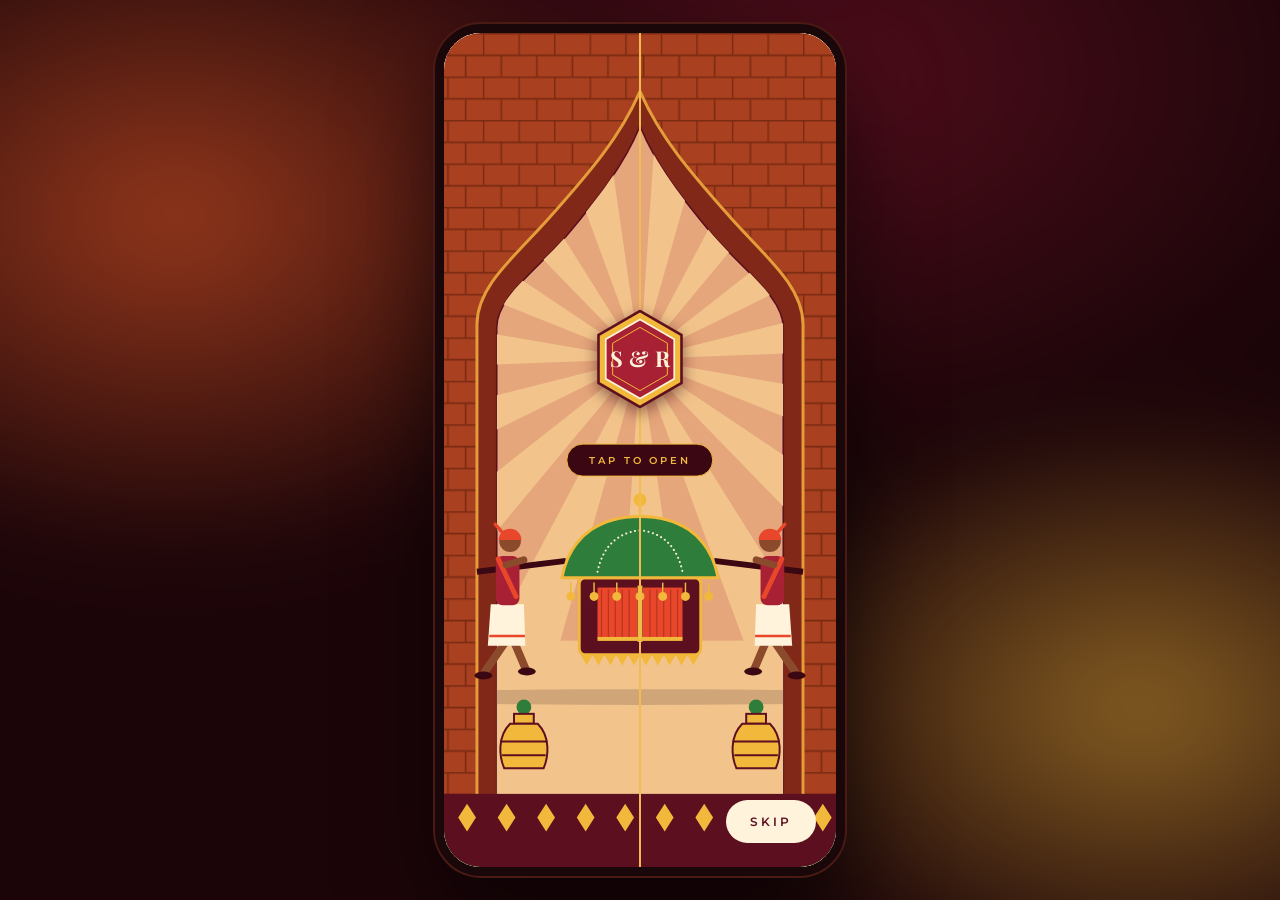
==== commit f7901fa9: "Add Dress Code section" ====
--- a/v2/index.html
+++ b/v2/index.html
@@ -116,6 +116,13 @@
 
       <div class="divider"><i></i></div>
 
+      <section class="sec dress" id="dress">
+        <h2 class="gift-title" data-reveal>Dress Code</h2>
+        <p class="dress-text" data-reveal style="--i:1">Please avoid any type of red outfit</p>
+      </section>
+
+      <div class="divider"><i></i></div>
+
       <section class="sec gift" id="gift">
         <p class="eyebrow" data-reveal>A Thoughtful Gesture</p>
         <h2 class="gift-title" data-reveal style="--i:1">Gifts &amp; Dua</h2>
--- a/css/styles.css
+++ b/css/styles.css
@@ -154,6 +154,8 @@
 .gift-title { margin-top: 12px; font-family: var(--script); font-weight: 400; font-size: 44px; color: var(--crimson); }
 .gift-text { margin: 14px auto 0; max-width: 300px; font-family: var(--serif); font-style: italic; font-size: 18.5px; line-height: 1.55; }
 
+.dress-text { margin: 12px auto 0; max-width: 300px; font-family: var(--serif); font-style: italic; font-size: 21px; line-height: 1.5; color: var(--ink); }
+
 .contacts { margin-top: 22px; display: flex; flex-direction: column; gap: 14px; }
 .contact { display: flex; flex-direction: column; align-items: center; gap: 10px; padding: 16px; border: 1px solid rgba(197,160,89,.6); border-radius: 14px; background: var(--ivory-hi); }
 .c-role { font-size: 10px; font-weight: 500; letter-spacing: .26em; text-transform: uppercase; color: var(--crimson); }
